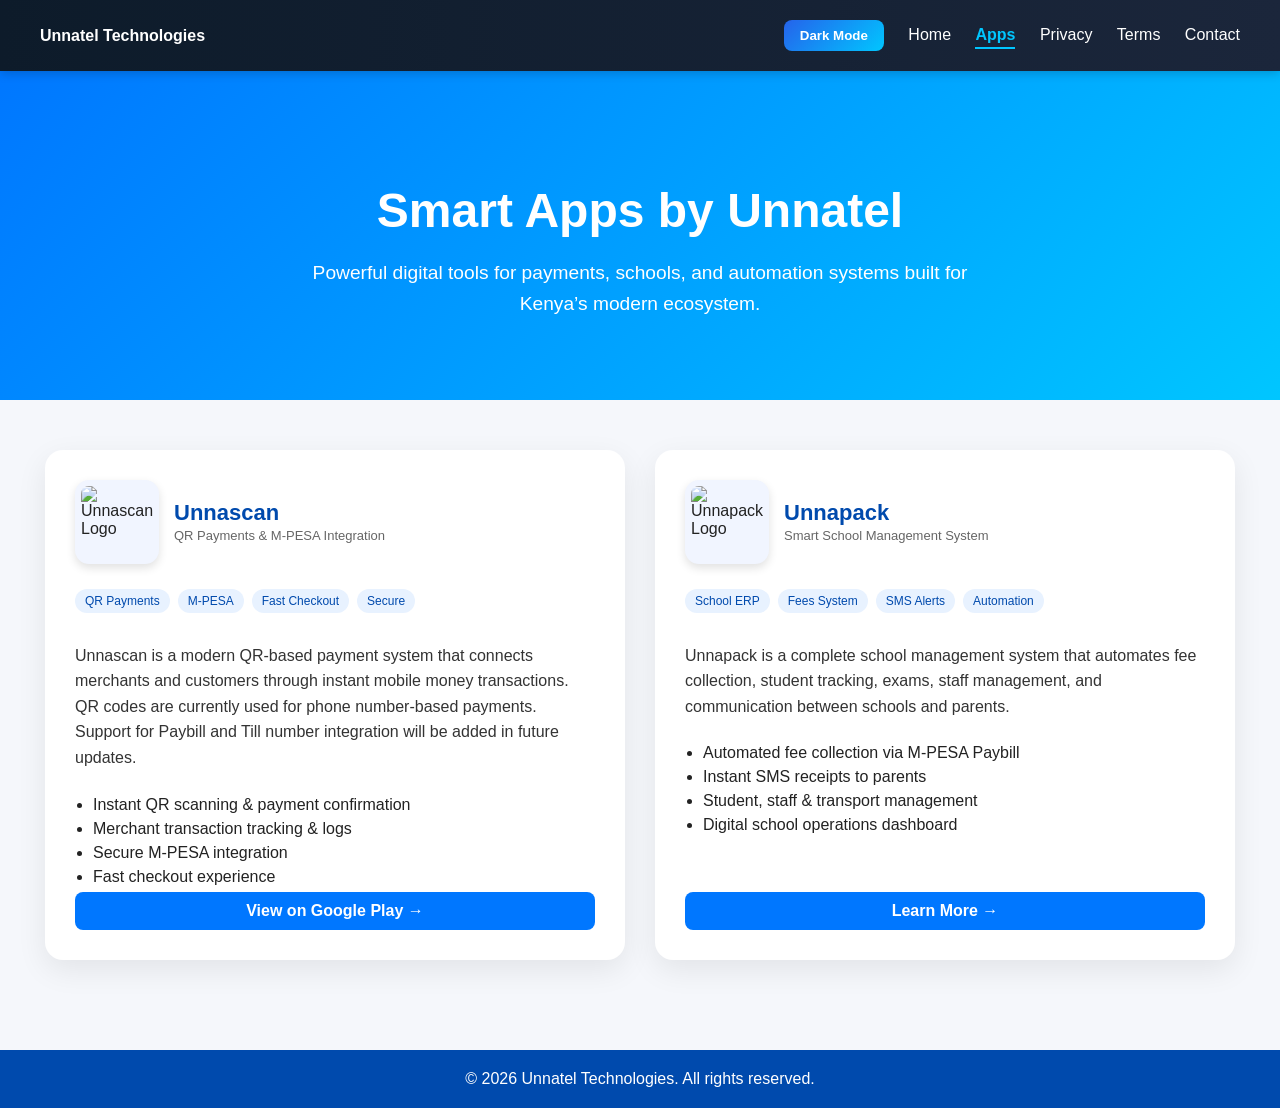
==== apps.html @ 605ad255 "Implement mobile responsive fixes in apps.html Added mobile responsive styles for various elements." ====
<!DOCTYPE html>
<html lang="en">
<head>
<meta charset="UTF-8">
<title>Apps - Unnatel Technologies</title>
<meta name="viewport" content="width=device-width, initial-scale=1">

<style>
body{
  margin:0;
  font-family:'Segoe UI',Arial,sans-serif;
  background:#f5f7fb;
  color:#222;
  transition: background 0.3s ease, color 0.3s ease;
}

/* HEADER */
header{
  background:linear-gradient(90deg,#0d1b2a,#1b263b);
  color:#fff;
  padding:20px 40px;
  box-shadow:0 2px 10px rgba(0,0,0,.2);
  position:sticky;
  top:0;
  z-index:40;
}

nav{
  display:flex;
  justify-content:space-between;
  align-items:center;
}

nav a{
  color:#fff;
  text-decoration:none;
  margin-left:20px;
  font-weight:500;
  transition:color .3s ease;
}

nav a:hover{
  color:#00c6ff;
}
nav a.active {
  color: #00c6ff;
  font-weight: 700;
  border-bottom: 2px solid #00c6ff;
  padding-bottom: 4px;
}
/* HERO */
.hero-banner {
  background: linear-gradient(135deg, #0077ff, #00c6ff);
  color: white;
  padding: 80px 20px;
  text-align: center;
}

.hero-banner h1 {
  font-size: 3em;
  margin-bottom: 20px;
  font-weight: 700;
}

.hero-banner p {
  font-size: 1.2em;
  max-width: 700px;
  margin: 0 auto;
  line-height: 1.6;
}

/* GRID */
.apps-showcase{
  display:flex;
  flex-wrap:wrap;
  justify-content:center;
  gap:30px;
  padding:50px 20px;
  align-items:stretch;
}

/* CARD */
.app-highlight{
  flex:1 1 420px;
  max-width:520px;
  background:white;
  border-radius:18px;
  box-shadow:0 10px 30px rgba(0,0,0,0.08);
  padding:30px;
  display:flex;
  flex-direction:column;
  transition:0.3s ease;
}

.app-highlight:hover{
  transform:translateY(-6px);
  box-shadow:0 15px 40px rgba(0,0,0,0.12);
}

/* TOP SECTION */
.app-header{
  display:flex;
  align-items:center;
  gap:15px;
  margin-bottom:15px;
}

/* IMAGE */
.app-header img{
  width:72px;
  height:72px;
  border-radius:14px;
  object-fit:contain;
  background:#f1f5ff;
  padding:6px;
  box-shadow:0 4px 10px rgba(0,0,0,0.12);
}

/* TITLE */
.app-title h2{
  margin:0;
  color:#004aad;
  font-size:22px;
}

.app-title span{
  font-size:13px;
  color:#666;
}

/* DESCRIPTION */
.app-highlight p{
  line-height:1.6;
  margin:15px 0;
  color:#333;
}

/* TAGS */
.tags{
  display:flex;
  flex-wrap:wrap;
  gap:8px;
  margin:10px 0 15px;
}

.tag{
  background:#e8f2ff;
  color:#004aad;
  padding:5px 10px;
  border-radius:20px;
  font-size:12px;
  font-weight:500;
}

/* LIST */
.app-highlight ul{
  text-align:left;
  margin:10px 0 0;
  padding-left:18px;
}

.app-highlight ul li{
  margin-bottom:6px;
}

/* BUTTON */
.app-highlight a{
  margin-top:auto;
  display:inline-block;
  padding:10px 14px;
  background:#0077ff;
  color:white;
  text-decoration:none;
  border-radius:8px;
  text-align:center;
  font-weight:600;
}

.app-highlight a:hover{
  background:#005ed1;
}

/* FOOTER */
footer{
  background:#004aad;
  color:white;
  text-align:center;
  padding:20px;
  margin-top:40px;
}

/* DARK MODE */
.dark{
  background:#121212;
  color:#e0e0e0;
}

.dark .app-highlight{
  background:#1e1e1e;
  color:#e0e0e0;
}

.dark .app-title h2{
  color:#00c6ff;
}

.dark .app-title span{
  color:#aaa;
}

.dark .tag{
  background:#2a2a2a;
  color:#00c6ff;
}

.dark footer{
  background:#1f1f1f;
}
/* DARK BUTTON */
.toggle-btn{
  cursor:pointer;
  padding:8px 16px;
  border-radius:8px;
  border:none;
  background:linear-gradient(135deg,#2563eb,#00c6ff);
  color:#fff;
  font-weight:bold;
  transition:background .3s ease,transform .2s ease;
}

.toggle-btn:hover{
  background:linear-gradient(135deg,#1d4ed8,#0099ff);
  transform:scale(1.05);
}
body.dark header{
  background:linear-gradient(90deg,#020617,#1e293b);
}
  body.dark footer{
  background:#0b1220;
}
  /* =========================
   MOBILE RESPONSIVE FIX
========================= */

@media (max-width: 768px) {

  header {
    padding: 15px 20px;
  }

  nav {
    flex-direction: column;
    align-items: flex-start;
    gap: 10px;
  }

  nav div {
    width: 100%;
    display: flex;
    flex-wrap: wrap;
    gap: 10px;
  }

  nav a {
    margin-left: 0;
    font-size: 14px;
  }

  .toggle-btn {
    width: 100%;
  }

  .hero-banner {
    padding: 50px 15px;
  }

  .hero-banner h1 {
    font-size: 1.8em;
    line-height: 1.2;
  }

  .hero-banner p {
    font-size: 1em;
  }

  .apps-showcase {
    flex-direction: column;
    align-items: center;
    padding: 30px 15px;
  }

  .app-highlight {
    width: 100%;
    max-width: 100%;
    padding: 20px;
  }

  .app-header {
    flex-direction: column;
    align-items: flex-start;
  }

  .app-header img {
    width: 60px;
    height: 60px;
  }

  .app-title h2 {
    font-size: 20px;
  }
}
</style>
</head>

<body>

<header>
  <nav>
    <div style="display:flex; align-items:center; gap:10px;">
      <strong>Unnatel Technologies</strong>
    </div>

    <div>
      <button class="toggle-btn" onclick="toggleDark()" id="themeToggle">
        Dark Mode
      </button>

      <a href="index.html">Home</a>
      <a href="apps.html">Apps</a>
      <a href="privacy-policy.html">Privacy</a>
      <a href="terms.html">Terms</a>
      <a href="contact.html">Contact</a>
    </div>
  </nav>
</header>

<!-- HERO -->
<div class="hero-banner">
  <h1>Smart Apps by Unnatel</h1>
  <p>Powerful digital tools for payments, schools, and automation systems built for Kenya’s modern ecosystem.</p>
</div>

<!-- APPS -->
<div class="apps-showcase">

  <!-- UNNASCAN -->
  <div class="app-highlight">

    <div class="app-header">
      <img src="assets/images/logo.png" alt="Unnascan Logo">
      <div class="app-title">
        <h2>Unnascan</h2>
        <span>QR Payments & M-PESA Integration</span>
      </div>
    </div>

    <div class="tags">
      <div class="tag">QR Payments</div>
      <div class="tag">M-PESA</div>
      <div class="tag">Fast Checkout</div>
      <div class="tag">Secure</div>
    </div>

    <p>
     Unnascan is a modern QR-based payment system that connects merchants and customers through instant mobile money transactions.
     QR codes are currently used for phone number-based payments. Support for Paybill and Till number integration will be added in future updates.
    </p>

    <ul>
      <li>Instant QR scanning & payment confirmation</li>
      <li>Merchant transaction tracking & logs</li>
      <li>Secure M-PESA integration</li>
      <li>Fast checkout experience</li>
    </ul>

    <a href="#">View on Google Play →</a>
  </div>

  <!-- UNNAPACK -->
  <div class="app-highlight">

    <div class="app-header">
      <img src="assets/images/Unnapack.png" alt="Unnapack Logo">
      <div class="app-title">
        <h2>Unnapack</h2>
        <span>Smart School Management System</span>
      </div>
    </div>

    <div class="tags">
      <div class="tag">School ERP</div>
      <div class="tag">Fees System</div>
      <div class="tag">SMS Alerts</div>
      <div class="tag">Automation</div>
    </div>

    <p>
      Unnapack is a complete school management system that automates fee collection, student tracking, exams, staff management,
      and communication between schools and parents.
    </p>

    <ul>
      <li>Automated fee collection via M-PESA Paybill</li>
      <li>Instant SMS receipts to parents</li>
      <li>Student, staff & transport management</li>
      <li>Digital school operations dashboard</li>
    </ul>

    <a href="https://www.facebook.com/unnateltech" target="_blank" rel="noopener noreferrer">
      Learn More →
    </a>

  </div>

</div>

<footer>
  © 2026 Unnatel Technologies. All rights reserved.
</footer>

<script>
function toggleDark() {
  document.body.classList.toggle("dark");

  if (document.body.classList.contains("dark")) {
    localStorage.setItem("theme", "dark");
    document.getElementById("themeToggle").textContent = "Light Mode";
  } else {
    localStorage.setItem("theme", "light");
    document.getElementById("themeToggle").textContent = "Dark Mode";
  }
}

window.onload = function () {
  if (localStorage.getItem("theme") === "dark") {
    document.body.classList.add("dark");
    document.getElementById("themeToggle").textContent = "Light Mode";
  }
};
</script>
<script>
const currentPage = window.location.pathname.split("/").pop();

const navLinks = document.querySelectorAll("nav a");

navLinks.forEach(link => {
  const linkPage = link.getAttribute("href");

  if (linkPage === currentPage) {
    link.classList.add("active");
  }
});
</script>
</body>
</html>
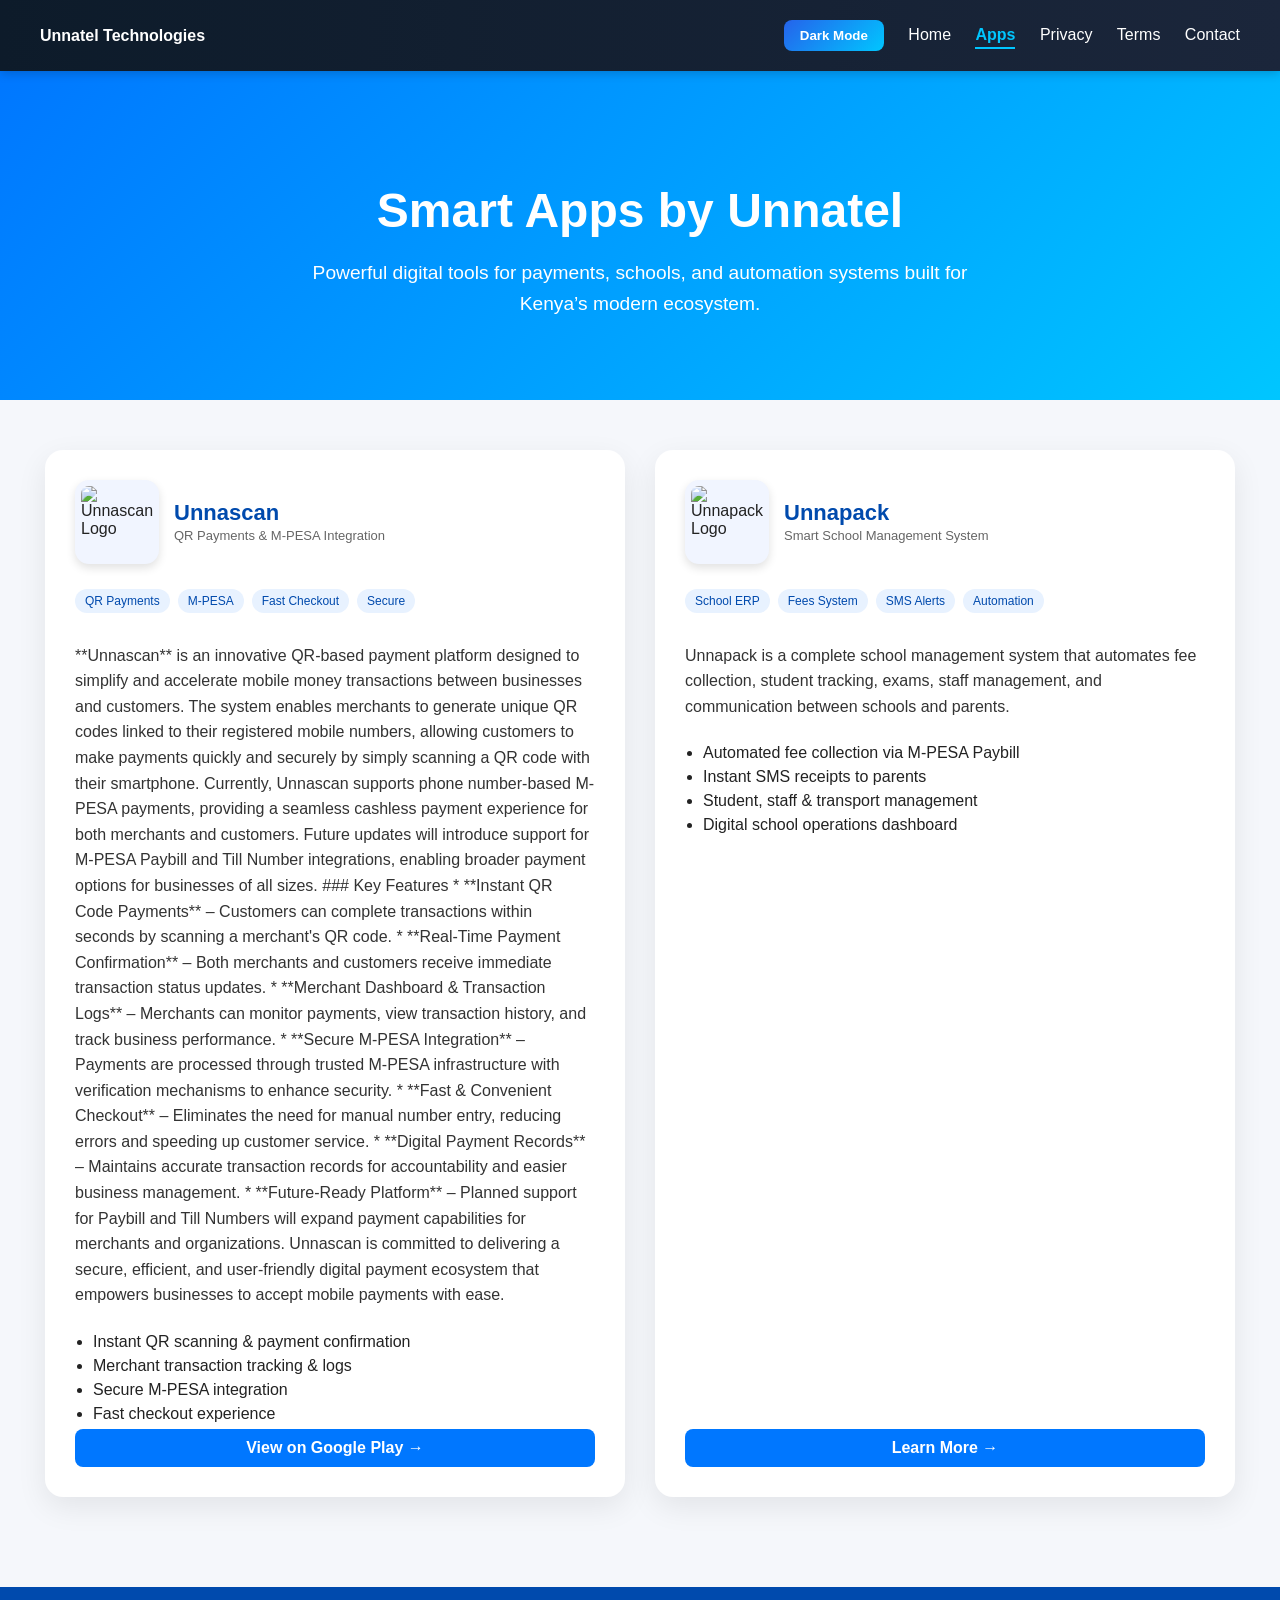
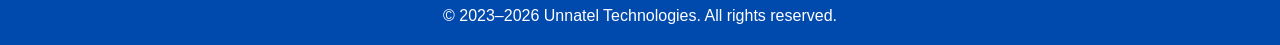
==== commit ca1f33f3: "Update Unnascan description and features list Revise Unnascan description and add key features." ====
--- a/apps.html
+++ b/apps.html
@@ -362,8 +362,22 @@
     </div>
 
     <p>
-     Unnascan is a modern QR-based payment system that connects merchants and customers through instant mobile money transactions.
-     QR codes are currently used for phone number-based payments. Support for Paybill and Till number integration will be added in future updates.
+   **Unnascan** is an innovative QR-based payment platform designed to simplify and accelerate mobile money transactions between businesses and customers. The system enables merchants to generate unique QR codes linked to their registered mobile numbers, allowing customers to make payments quickly and securely by simply scanning a QR code with their smartphone.
+
+Currently, Unnascan supports phone number-based M-PESA payments, providing a seamless cashless payment experience for both merchants and customers. Future updates will introduce support for M-PESA Paybill and Till Number integrations, enabling broader payment options for businesses of all sizes.
+
+### Key Features
+
+* **Instant QR Code Payments** – Customers can complete transactions within seconds by scanning a merchant's QR code.
+* **Real-Time Payment Confirmation** – Both merchants and customers receive immediate transaction status updates.
+* **Merchant Dashboard & Transaction Logs** – Merchants can monitor payments, view transaction history, and track business performance.
+* **Secure M-PESA Integration** – Payments are processed through trusted M-PESA infrastructure with verification mechanisms to enhance security.
+* **Fast & Convenient Checkout** – Eliminates the need for manual number entry, reducing errors and speeding up customer service.
+* **Digital Payment Records** – Maintains accurate transaction records for accountability and easier business management.
+* **Future-Ready Platform** – Planned support for Paybill and Till Numbers will expand payment capabilities for merchants and organizations.
+
+Unnascan is committed to delivering a secure, efficient, and user-friendly digital payment ecosystem that empowers businesses to accept mobile payments with ease.
+
     </p>
 
     <ul>
@@ -415,7 +429,7 @@
 </div>
 
 <footer>
-  © 2026 Unnatel Technologies. All rights reserved.
+  © 2023–2026 Unnatel Technologies. All rights reserved.
 </footer>
 
 <script>
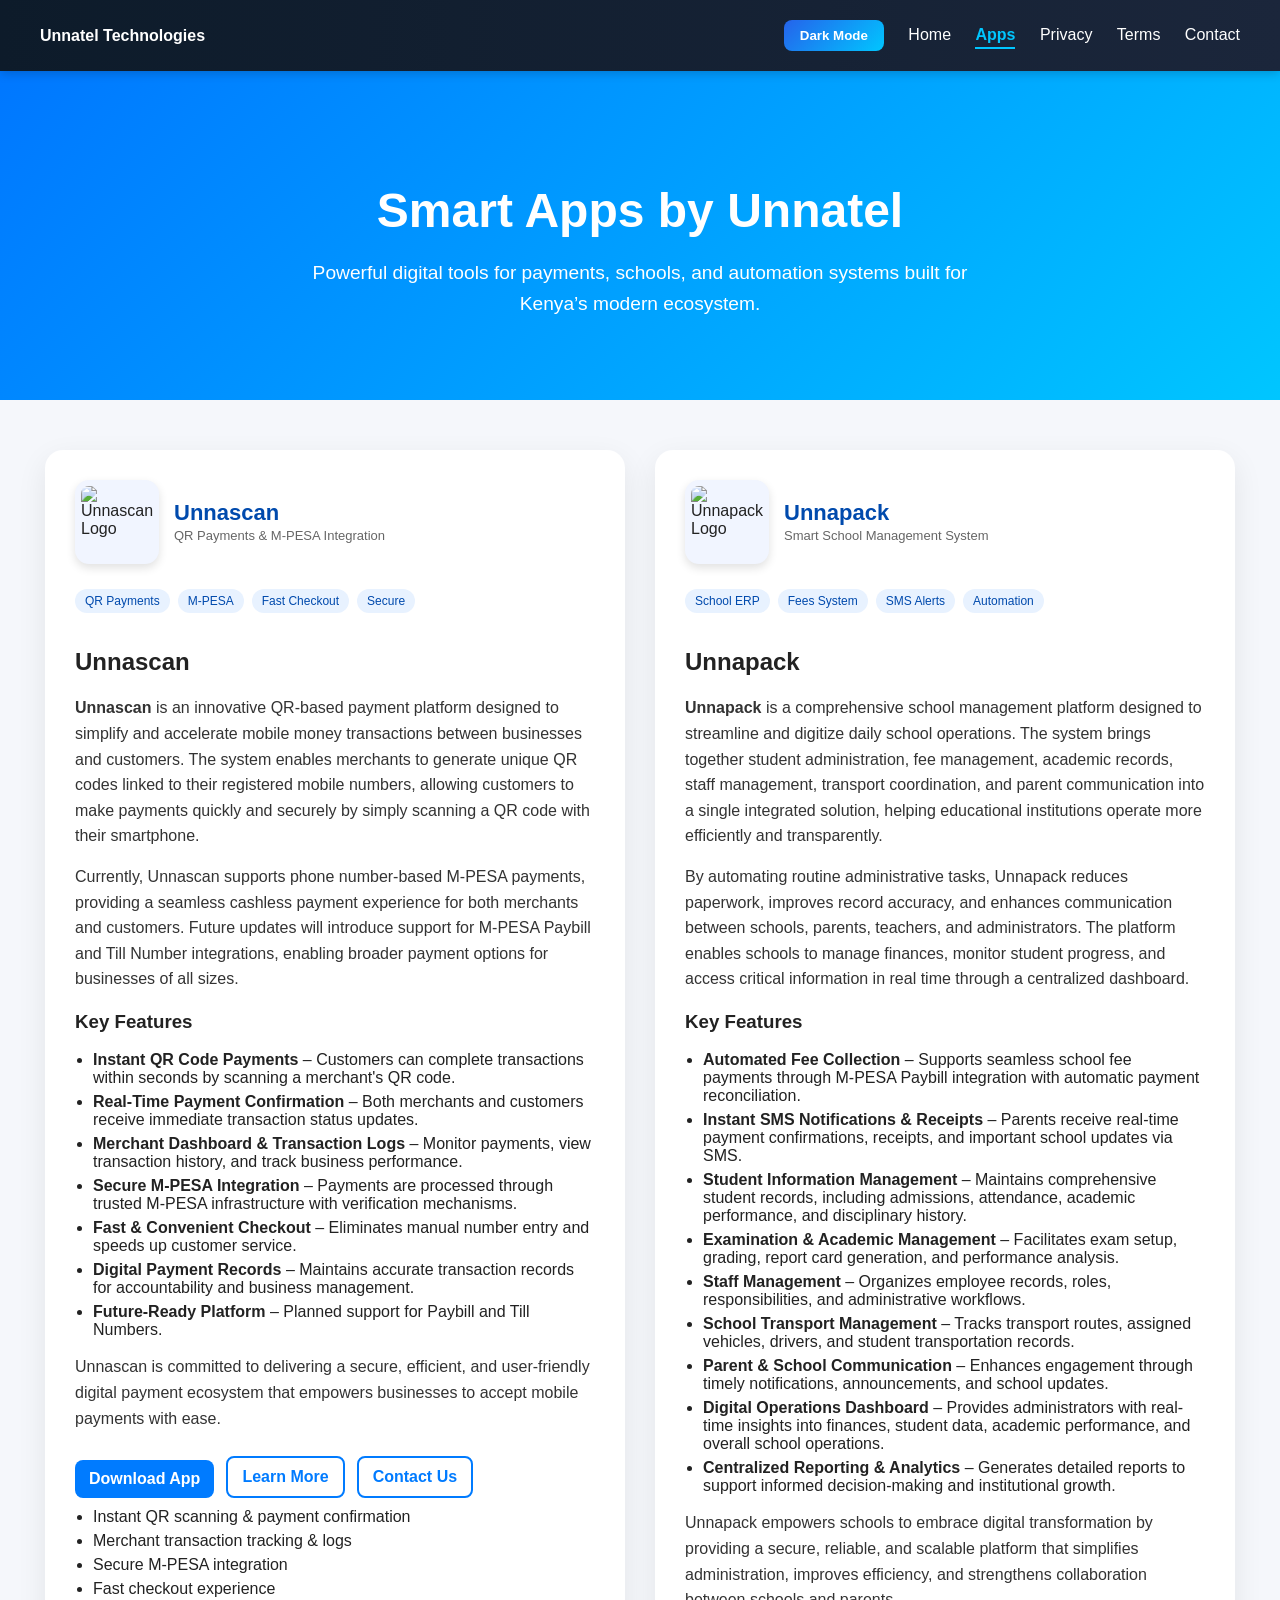
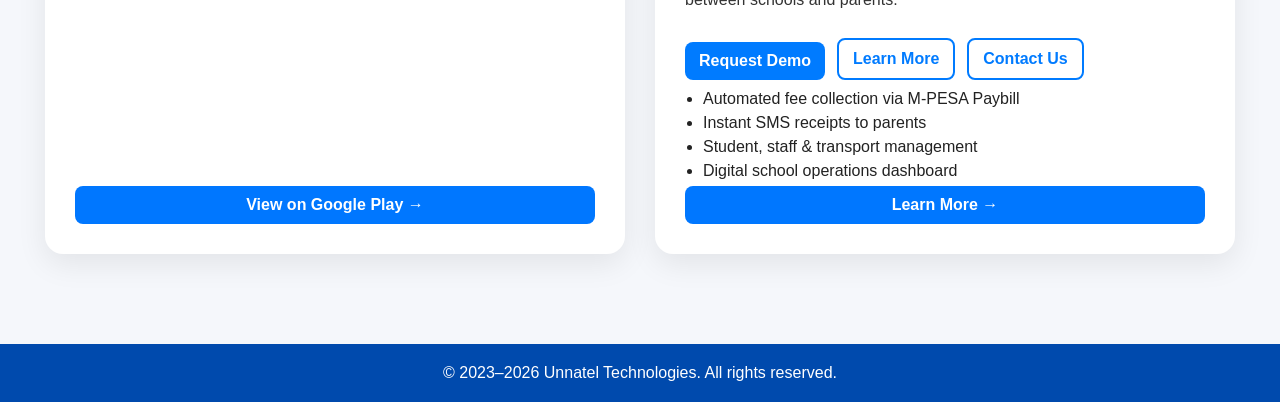
==== commit bcc5a67d: "Enhance Unnapack details and button styles Added styling for app buttons and enhanced Unnapack descr" ====
--- a/apps.html
+++ b/apps.html
@@ -216,6 +216,41 @@
 .dark footer{
   background:#1f1f1f;
 }
+  .app-buttons{
+  display:flex;
+  gap:12px;
+  flex-wrap:wrap;
+  margin-top:25px;
+}
+
+.btn{
+  display:inline-block;
+  padding:12px 24px;
+  border-radius:8px;
+  text-decoration:none;
+  font-weight:600;
+  transition:.3s;
+}
+
+.btn.primary{
+  background:#007bff;
+  color:#fff;
+}
+
+.btn.primary:hover{
+  opacity:.9;
+}
+
+.btn.secondary{
+  border:2px solid #007bff;
+  color:#007bff;
+  background:transparent;
+}
+
+.btn.secondary:hover{
+  background:#007bff;
+  color:#fff;
+}
 /* DARK BUTTON */
 .toggle-btn{
   cursor:pointer;
@@ -361,24 +396,39 @@
       <div class="tag">Secure</div>
     </div>
 
-    <p>
-   **Unnascan** is an innovative QR-based payment platform designed to simplify and accelerate mobile money transactions between businesses and customers. The system enables merchants to generate unique QR codes linked to their registered mobile numbers, allowing customers to make payments quickly and securely by simply scanning a QR code with their smartphone.
-
-Currently, Unnascan supports phone number-based M-PESA payments, providing a seamless cashless payment experience for both merchants and customers. Future updates will introduce support for M-PESA Paybill and Till Number integrations, enabling broader payment options for businesses of all sizes.
-
-### Key Features
-
-* **Instant QR Code Payments** – Customers can complete transactions within seconds by scanning a merchant's QR code.
-* **Real-Time Payment Confirmation** – Both merchants and customers receive immediate transaction status updates.
-* **Merchant Dashboard & Transaction Logs** – Merchants can monitor payments, view transaction history, and track business performance.
-* **Secure M-PESA Integration** – Payments are processed through trusted M-PESA infrastructure with verification mechanisms to enhance security.
-* **Fast & Convenient Checkout** – Eliminates the need for manual number entry, reducing errors and speeding up customer service.
-* **Digital Payment Records** – Maintains accurate transaction records for accountability and easier business management.
-* **Future-Ready Platform** – Planned support for Paybill and Till Numbers will expand payment capabilities for merchants and organizations.
-
-Unnascan is committed to delivering a secure, efficient, and user-friendly digital payment ecosystem that empowers businesses to accept mobile payments with ease.
-
-    </p>
+    <section class="app-details">
+  <h2>Unnascan</h2>
+
+  <p>
+    <strong>Unnascan</strong> is an innovative QR-based payment platform designed to simplify and accelerate mobile money transactions between businesses and customers. The system enables merchants to generate unique QR codes linked to their registered mobile numbers, allowing customers to make payments quickly and securely by simply scanning a QR code with their smartphone.
+  </p>
+
+  <p>
+    Currently, Unnascan supports phone number-based M-PESA payments, providing a seamless cashless payment experience for both merchants and customers. Future updates will introduce support for M-PESA Paybill and Till Number integrations, enabling broader payment options for businesses of all sizes.
+  </p>
+
+  <h3>Key Features</h3>
+  <ul>
+    <li><strong>Instant QR Code Payments</strong> – Customers can complete transactions within seconds by scanning a merchant's QR code.</li>
+    <li><strong>Real-Time Payment Confirmation</strong> – Both merchants and customers receive immediate transaction status updates.</li>
+    <li><strong>Merchant Dashboard & Transaction Logs</strong> – Monitor payments, view transaction history, and track business performance.</li>
+    <li><strong>Secure M-PESA Integration</strong> – Payments are processed through trusted M-PESA infrastructure with verification mechanisms.</li>
+    <li><strong>Fast & Convenient Checkout</strong> – Eliminates manual number entry and speeds up customer service.</li>
+    <li><strong>Digital Payment Records</strong> – Maintains accurate transaction records for accountability and business management.</li>
+    <li><strong>Future-Ready Platform</strong> – Planned support for Paybill and Till Numbers.</li>
+  </ul>
+
+  <p>
+    Unnascan is committed to delivering a secure, efficient, and user-friendly digital payment ecosystem that empowers businesses to accept mobile payments with ease.
+  </p>
+
+  <div class="app-buttons">
+    <a href="#" class="btn primary">Download App</a>
+    <a href="unnascan.html" class="btn secondary">Learn More</a>
+    <a href="contact.html" class="btn secondary">Contact Us</a>
+  </div>
+</section>
+
 
     <ul>
       <li>Instant QR scanning & payment confirmation</li>
@@ -408,10 +458,42 @@
       <div class="tag">Automation</div>
     </div>
 
-    <p>
-      Unnapack is a complete school management system that automates fee collection, student tracking, exams, staff management,
-      and communication between schools and parents.
-    </p>
+    <section class="app-details">
+  <h2>Unnapack</h2>
+
+  <p>
+    <strong>Unnapack</strong> is a comprehensive school management platform designed to streamline and digitize daily school operations. The system brings together student administration, fee management, academic records, staff management, transport coordination, and parent communication into a single integrated solution, helping educational institutions operate more efficiently and transparently.
+  </p>
+
+  <p>
+    By automating routine administrative tasks, Unnapack reduces paperwork, improves record accuracy, and enhances communication between schools, parents, teachers, and administrators. The platform enables schools to manage finances, monitor student progress, and access critical information in real time through a centralized dashboard.
+  </p>
+
+  <h3>Key Features</h3>
+
+  <ul>
+    <li><strong>Automated Fee Collection</strong> – Supports seamless school fee payments through M-PESA Paybill integration with automatic payment reconciliation.</li>
+    <li><strong>Instant SMS Notifications & Receipts</strong> – Parents receive real-time payment confirmations, receipts, and important school updates via SMS.</li>
+    <li><strong>Student Information Management</strong> – Maintains comprehensive student records, including admissions, attendance, academic performance, and disciplinary history.</li>
+    <li><strong>Examination & Academic Management</strong> – Facilitates exam setup, grading, report card generation, and performance analysis.</li>
+    <li><strong>Staff Management</strong> – Organizes employee records, roles, responsibilities, and administrative workflows.</li>
+    <li><strong>School Transport Management</strong> – Tracks transport routes, assigned vehicles, drivers, and student transportation records.</li>
+    <li><strong>Parent & School Communication</strong> – Enhances engagement through timely notifications, announcements, and school updates.</li>
+    <li><strong>Digital Operations Dashboard</strong> – Provides administrators with real-time insights into finances, student data, academic performance, and overall school operations.</li>
+    <li><strong>Centralized Reporting & Analytics</strong> – Generates detailed reports to support informed decision-making and institutional growth.</li>
+  </ul>
+
+  <p>
+    Unnapack empowers schools to embrace digital transformation by providing a secure, reliable, and scalable platform that simplifies administration, improves efficiency, and strengthens collaboration between schools and parents.
+  </p>
+
+  <div class="app-buttons">
+    <a href="#" class="btn primary">Request Demo</a>
+    <a href="unnapack.html" class="btn secondary">Learn More</a>
+    <a href="contact.html" class="btn secondary">Contact Us</a>
+  </div>
+</section>
+
 
     <ul>
       <li>Automated fee collection via M-PESA Paybill</li>
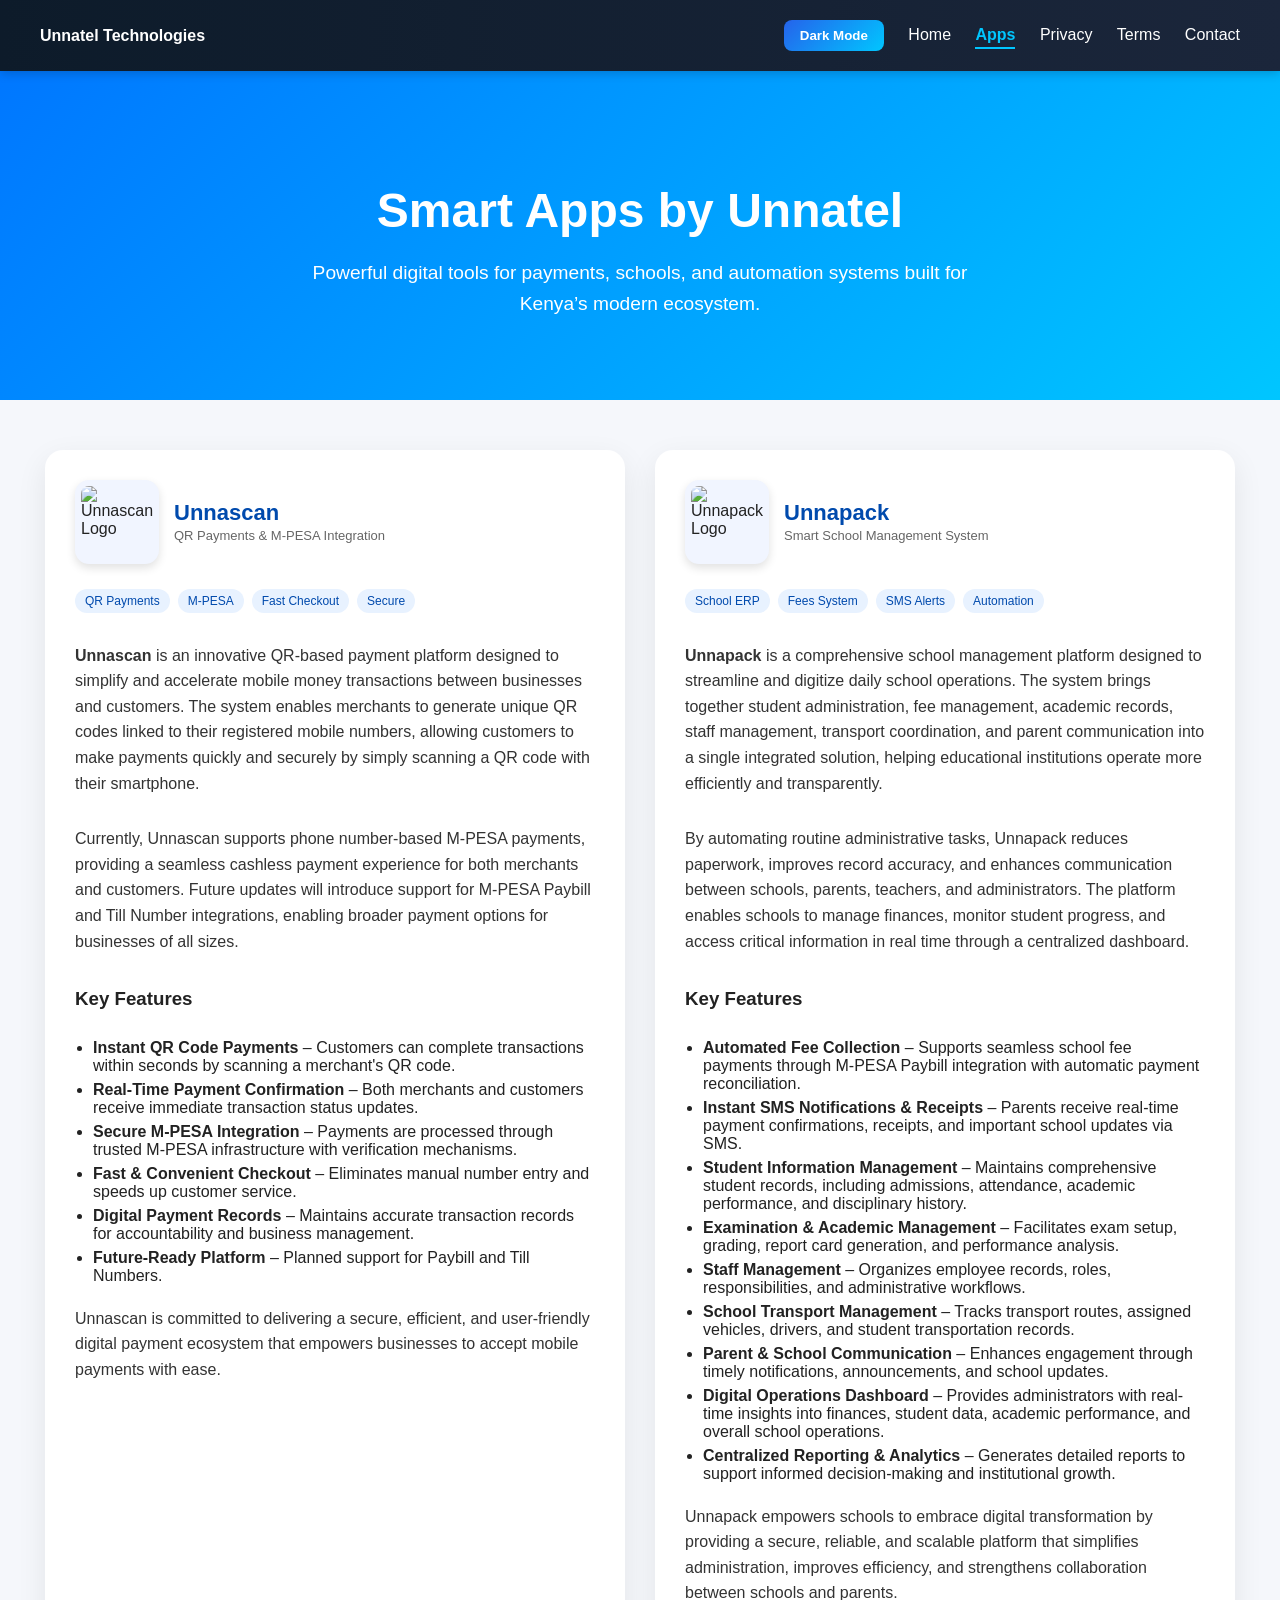
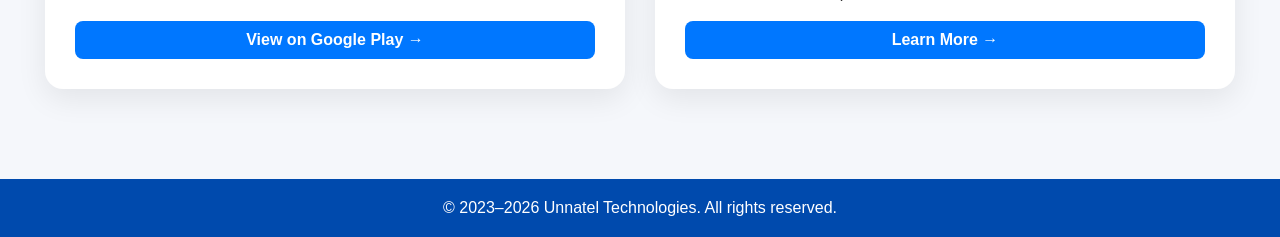
==== commit 95810893: "Remove headings for Unnascan and Unnapack" ====
--- a/apps.html
+++ b/apps.html
@@ -47,6 +47,29 @@
   font-weight: 700;
   border-bottom: 2px solid #00c6ff;
   padding-bottom: 4px;
+}
+  .app-highlight{
+  flex:1 1 420px;
+  max-width:520px;
+  background:white;
+  border-radius:18px;
+  box-shadow:0 10px 30px rgba(0,0,0,0.08);
+  padding:30px;
+  display:flex;
+  flex-direction:column;
+}
+
+.app-details{
+  display:flex;
+  flex-direction:column;
+  flex:1;
+}
+
+.app-buttons{
+  margin-top:auto;
+  display:flex;
+  gap:12px;
+  flex-wrap:wrap;
 }
 /* HERO */
 .hero-banner {
@@ -397,7 +420,7 @@
     </div>
 
     <section class="app-details">
-  <h2>Unnascan</h2>
+
 
   <p>
     <strong>Unnascan</strong> is an innovative QR-based payment platform designed to simplify and accelerate mobile money transactions between businesses and customers. The system enables merchants to generate unique QR codes linked to their registered mobile numbers, allowing customers to make payments quickly and securely by simply scanning a QR code with their smartphone.
@@ -411,7 +434,6 @@
   <ul>
     <li><strong>Instant QR Code Payments</strong> – Customers can complete transactions within seconds by scanning a merchant's QR code.</li>
     <li><strong>Real-Time Payment Confirmation</strong> – Both merchants and customers receive immediate transaction status updates.</li>
-    <li><strong>Merchant Dashboard & Transaction Logs</strong> – Monitor payments, view transaction history, and track business performance.</li>
     <li><strong>Secure M-PESA Integration</strong> – Payments are processed through trusted M-PESA infrastructure with verification mechanisms.</li>
     <li><strong>Fast & Convenient Checkout</strong> – Eliminates manual number entry and speeds up customer service.</li>
     <li><strong>Digital Payment Records</strong> – Maintains accurate transaction records for accountability and business management.</li>
@@ -422,21 +444,8 @@
     Unnascan is committed to delivering a secure, efficient, and user-friendly digital payment ecosystem that empowers businesses to accept mobile payments with ease.
   </p>
 
-  <div class="app-buttons">
-    <a href="#" class="btn primary">Download App</a>
-    <a href="unnascan.html" class="btn secondary">Learn More</a>
-    <a href="contact.html" class="btn secondary">Contact Us</a>
-  </div>
+
 </section>
-
-
-    <ul>
-      <li>Instant QR scanning & payment confirmation</li>
-      <li>Merchant transaction tracking & logs</li>
-      <li>Secure M-PESA integration</li>
-      <li>Fast checkout experience</li>
-    </ul>
-
     <a href="#">View on Google Play →</a>
   </div>
 
@@ -459,7 +468,7 @@
     </div>
 
     <section class="app-details">
-  <h2>Unnapack</h2>
+
 
   <p>
     <strong>Unnapack</strong> is a comprehensive school management platform designed to streamline and digitize daily school operations. The system brings together student administration, fee management, academic records, staff management, transport coordination, and parent communication into a single integrated solution, helping educational institutions operate more efficiently and transparently.
@@ -487,21 +496,8 @@
     Unnapack empowers schools to embrace digital transformation by providing a secure, reliable, and scalable platform that simplifies administration, improves efficiency, and strengthens collaboration between schools and parents.
   </p>
 
-  <div class="app-buttons">
-    <a href="#" class="btn primary">Request Demo</a>
-    <a href="unnapack.html" class="btn secondary">Learn More</a>
-    <a href="contact.html" class="btn secondary">Contact Us</a>
-  </div>
+
 </section>
-
-
-    <ul>
-      <li>Automated fee collection via M-PESA Paybill</li>
-      <li>Instant SMS receipts to parents</li>
-      <li>Student, staff & transport management</li>
-      <li>Digital school operations dashboard</li>
-    </ul>
-
     <a href="https://www.facebook.com/unnateltech" target="_blank" rel="noopener noreferrer">
       Learn More →
     </a>
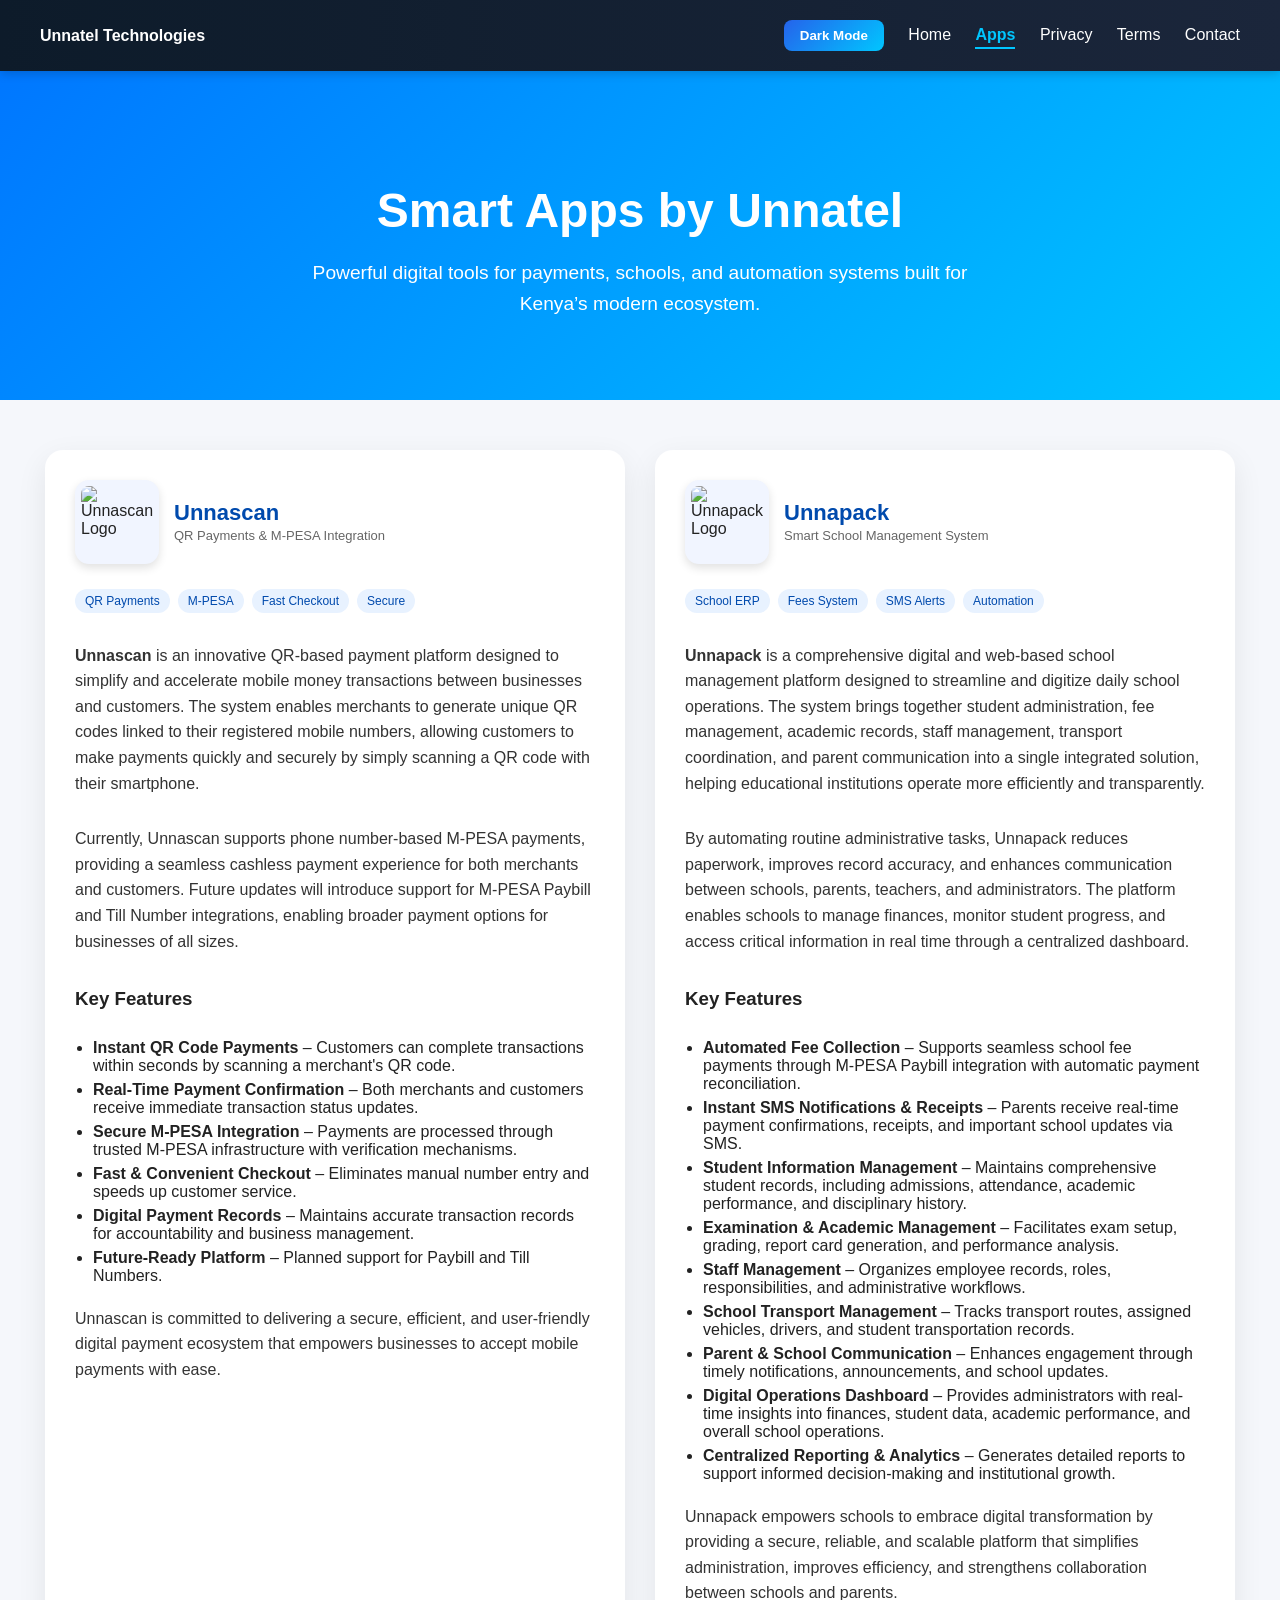
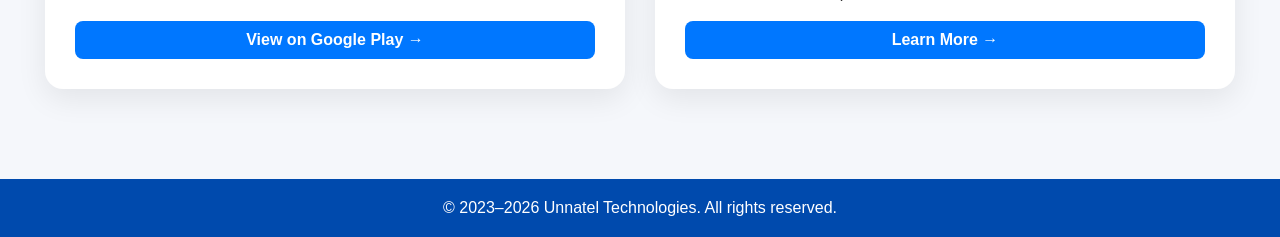
==== commit 9390b056: "Enhance Unnapack description for clarity Updated description of Unnapack to emphasize its digital an" ====
--- a/apps.html
+++ b/apps.html
@@ -471,7 +471,7 @@
 
 
   <p>
-    <strong>Unnapack</strong> is a comprehensive school management platform designed to streamline and digitize daily school operations. The system brings together student administration, fee management, academic records, staff management, transport coordination, and parent communication into a single integrated solution, helping educational institutions operate more efficiently and transparently.
+    <strong>Unnapack</strong> is a comprehensive digital and web-based school management platform designed to streamline and digitize daily school operations. The system brings together student administration, fee management, academic records, staff management, transport coordination, and parent communication into a single integrated solution, helping educational institutions operate more efficiently and transparently.
   </p>
 
   <p>
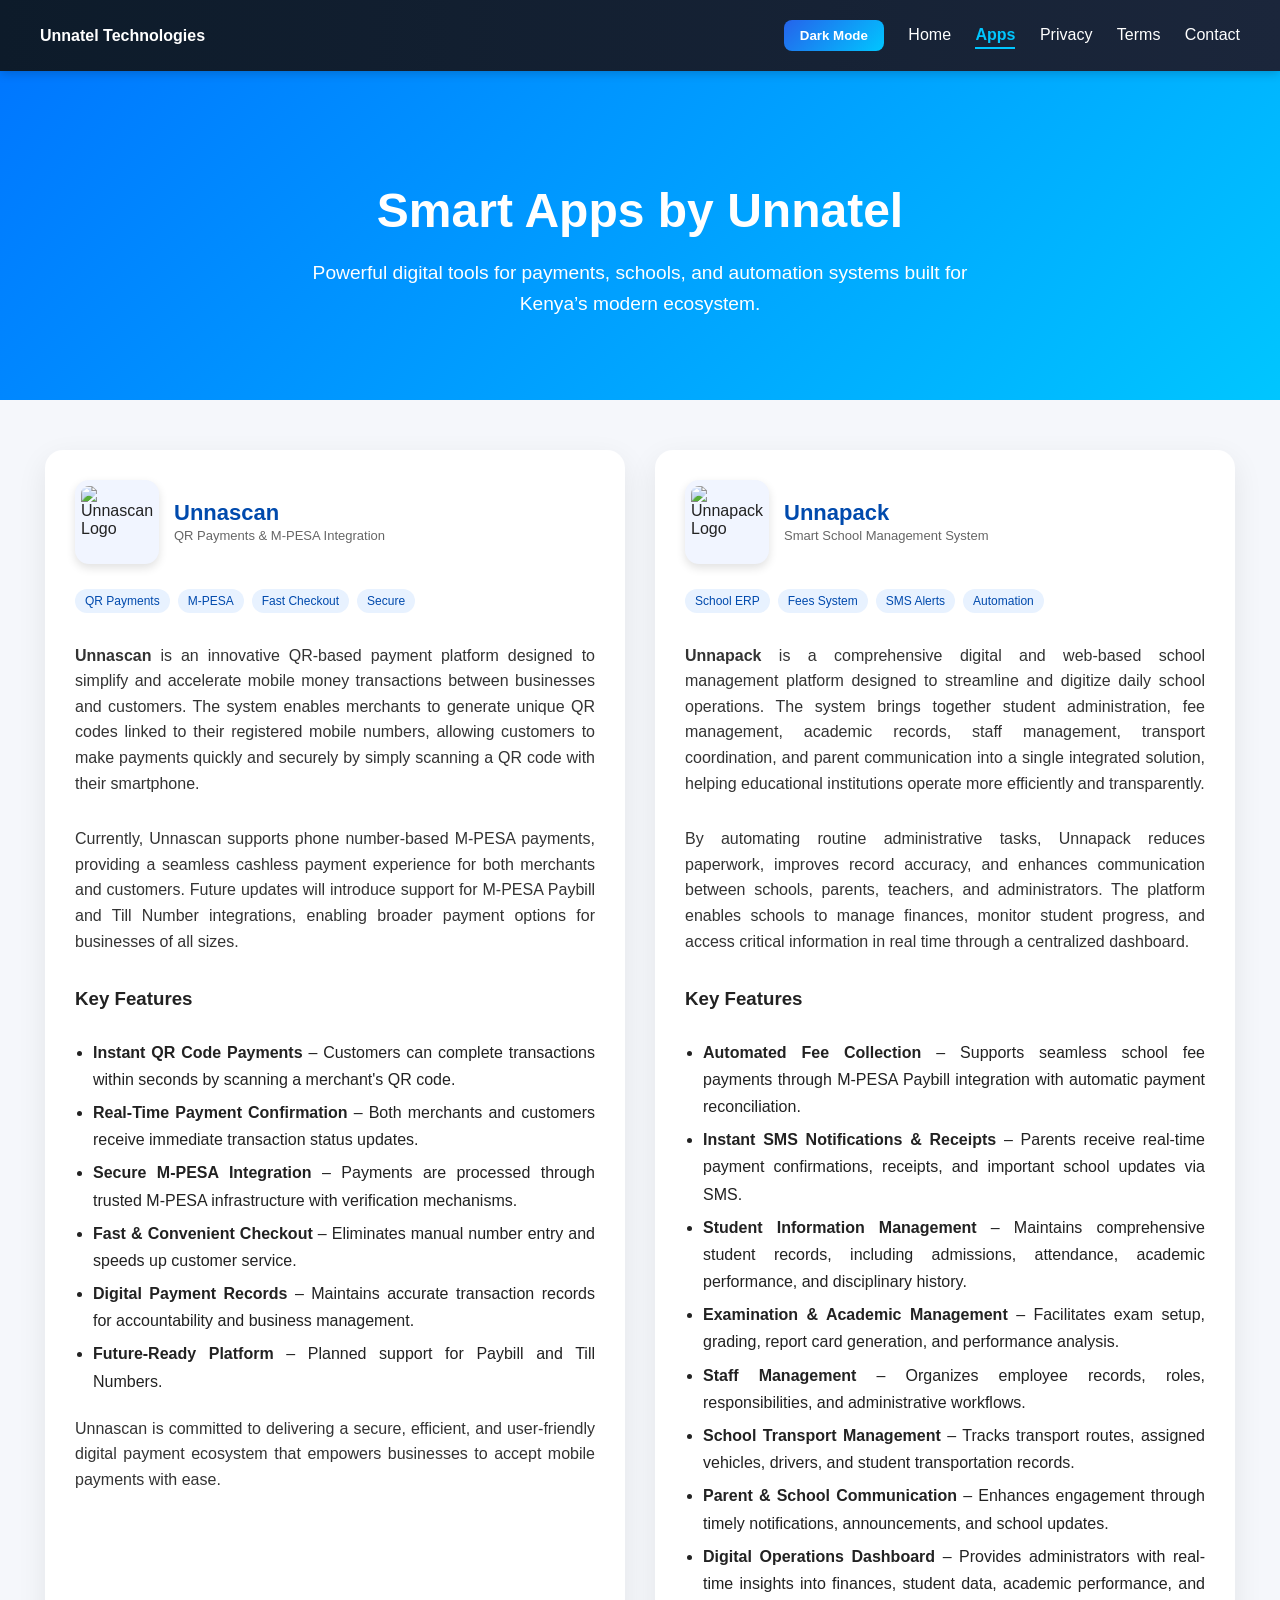
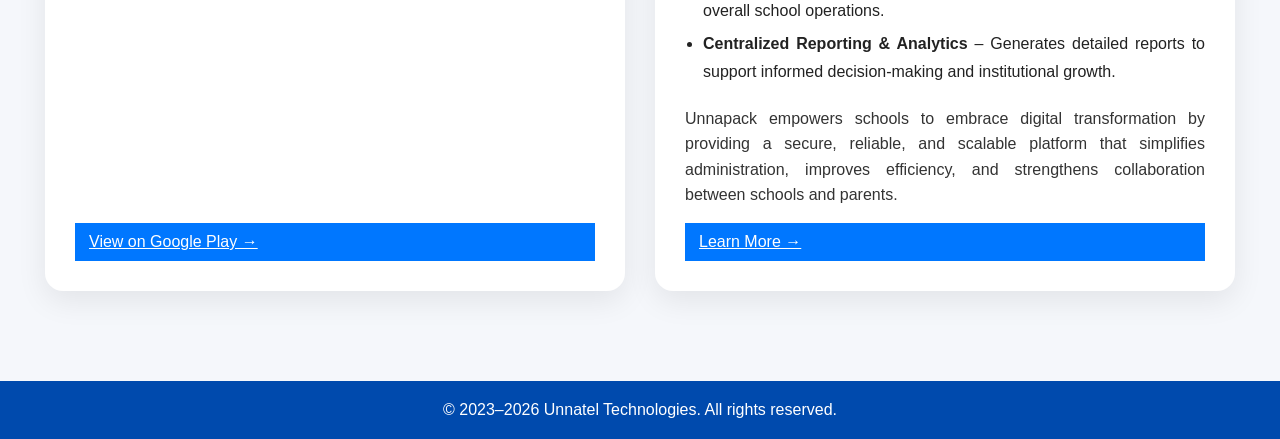
==== commit 5cab53ae: "Enhance app details styling and mobile responsiveness Added styles for app details section and mobil" ====
--- a/apps.html
+++ b/apps.html
@@ -71,6 +71,19 @@
   gap:12px;
   flex-wrap:wrap;
 }
+  .app-details{
+  display:flex;
+  flex-direction:column;
+  flex:1;
+  text-align:justify;
+}
+
+.app-details p,
+.app-details li{
+  text-align:justify;
+  text-justify:inter-word;
+  line-height:1.7;
+}
 /* HERO */
 .hero-banner {
   background: linear-gradient(135deg, #0077ff, #00c6ff);
@@ -187,16 +200,12 @@
 }
 
 /* BUTTON */
-.app-highlight a{
+.app-highlight > a{
   margin-top:auto;
   display:inline-block;
   padding:10px 14px;
   background:#0077ff;
   color:white;
-  text-decoration:none;
-  border-radius:8px;
-  text-align:center;
-  font-weight:600;
 }
 
 .app-highlight a:hover{
@@ -213,7 +222,7 @@
 }
 
 /* DARK MODE */
-.dark{
+body.dark{
   background:#121212;
   color:#e0e0e0;
 }
@@ -296,10 +305,81 @@
   body.dark footer{
   background:#0b1220;
 }
+  /* IMPROVED DARK MODE */
+
+body.dark{
+  background:#121212;
+  color:#e0e0e0;
+}
+
+body.dark .app-highlight{
+  background:#1e1e1e;
+  color:#e0e0e0;
+}
+
+body.dark .app-details,
+body.dark .app-details p,
+body.dark .app-details ul,
+body.dark .app-details li{
+  color:#e0e0e0;
+}
+
+body.dark .app-details h2,
+body.dark .app-details h3{
+  color:#00c6ff;
+}
+
+body.dark .app-title h2{
+  color:#00c6ff;
+}
+
+body.dark .app-title span{
+  color:#bdbdbd;
+}
+
+body.dark .tag{
+  background:#2c2c2c;
+  color:#00c6ff;
+}
+
+body.dark .app-header img{
+  background:#2c2c2c;
+}
+
+body.dark .btn.secondary{
+  border-color:#00c6ff;
+  color:#00c6ff;
+}
+
+body.dark .btn.secondary:hover{
+  background:#00c6ff;
+  color:#121212;
+}
+
+body.dark .hero-banner{
+  background:linear-gradient(135deg,#0f172a,#1e40af);
+}
+
+body.dark footer{
+  background:#0b1220;
+}
+
+body.dark a{
+  color:#7dd3fc;
+}
+
+body.dark a:hover{
+  color:#38bdf8;
+}
   /* =========================
    MOBILE RESPONSIVE FIX
 ========================= */
-
+@media (max-width:768px){
+  .app-details p,
+  .app-details li{
+    text-align:left;
+  }
+}
 @media (max-width: 768px) {
 
   header {
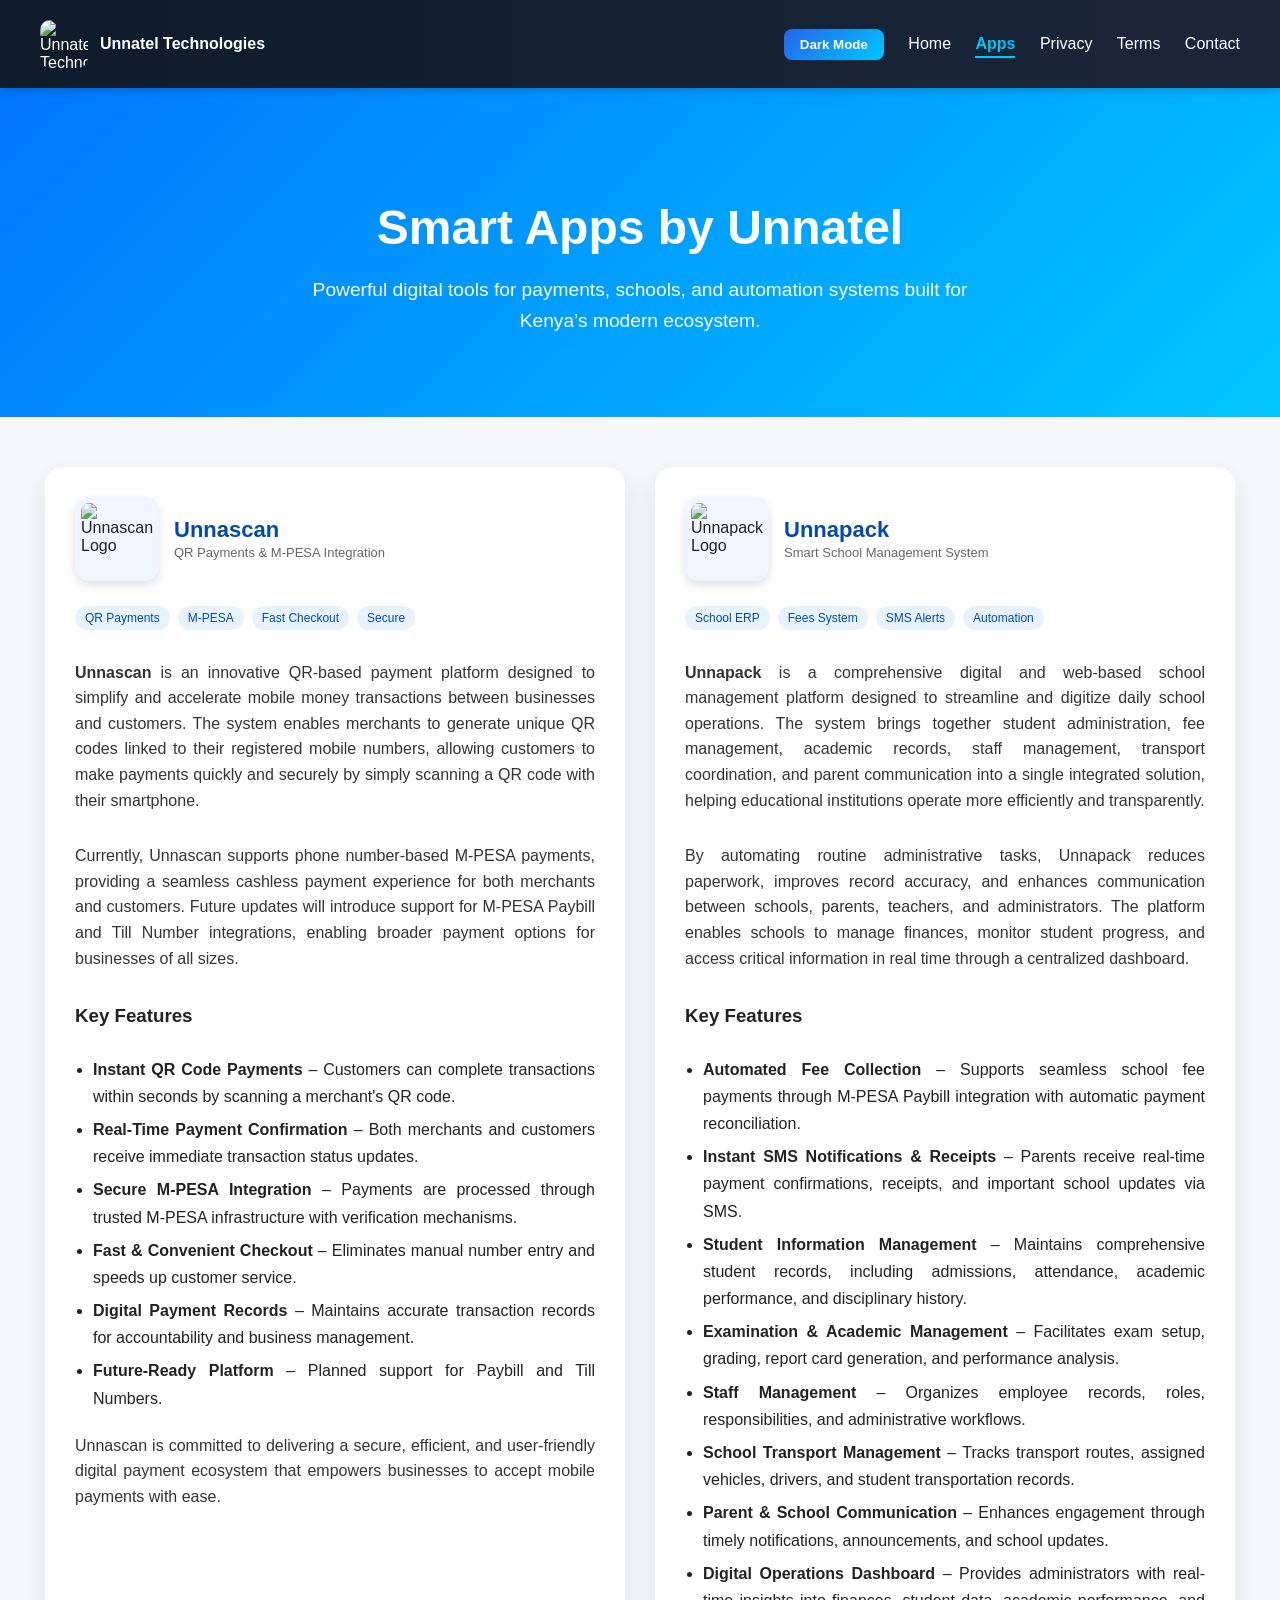
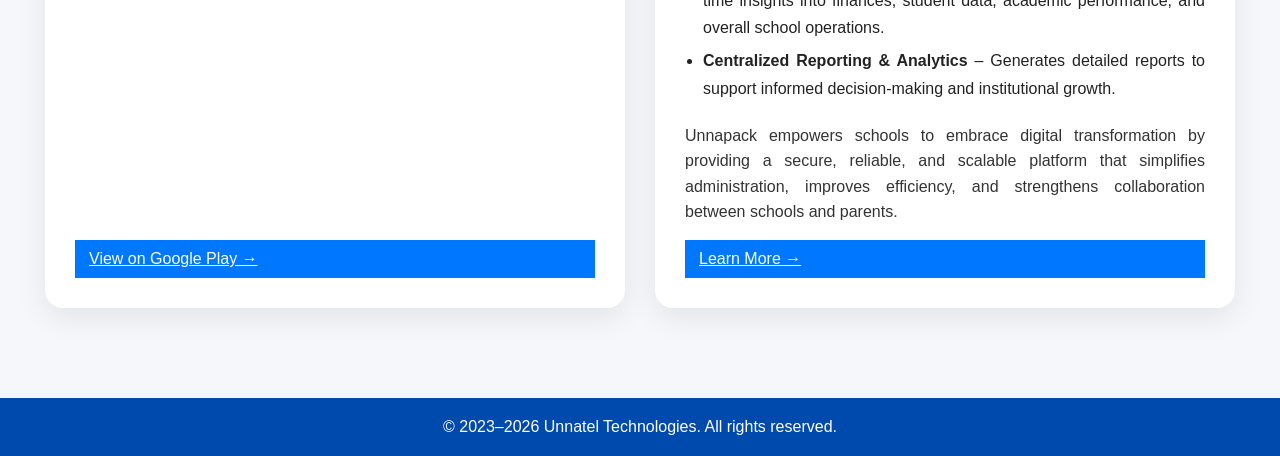
==== commit ea142025: "Update apps.html" ====
--- a/apps.html
+++ b/apps.html
@@ -13,7 +13,18 @@
   color:#222;
   transition: background 0.3s ease, color 0.3s ease;
 }
-
+.logo-container{
+  display:flex;
+  align-items:center;
+  gap:12px;
+}
+
+.logo{
+  width:48px;
+  height:48px;
+  object-fit:contain;
+  border-radius:10px;
+}
 /* HEADER */
 header{
   background:linear-gradient(90deg,#0d1b2a,#1b263b);
@@ -454,9 +465,10 @@
 
 <header>
   <nav>
-    <div style="display:flex; align-items:center; gap:10px;">
-      <strong>Unnatel Technologies</strong>
-    </div>
+   <div class="logo-container">
+  <img src="assets/images/logounnnatel.png" alt="Unnatel Technologies Logo" class="logo">
+  <strong>Unnatel Technologies</strong>
+</div>
 
     <div>
       <button class="toggle-btn" onclick="toggleDark()" id="themeToggle">
